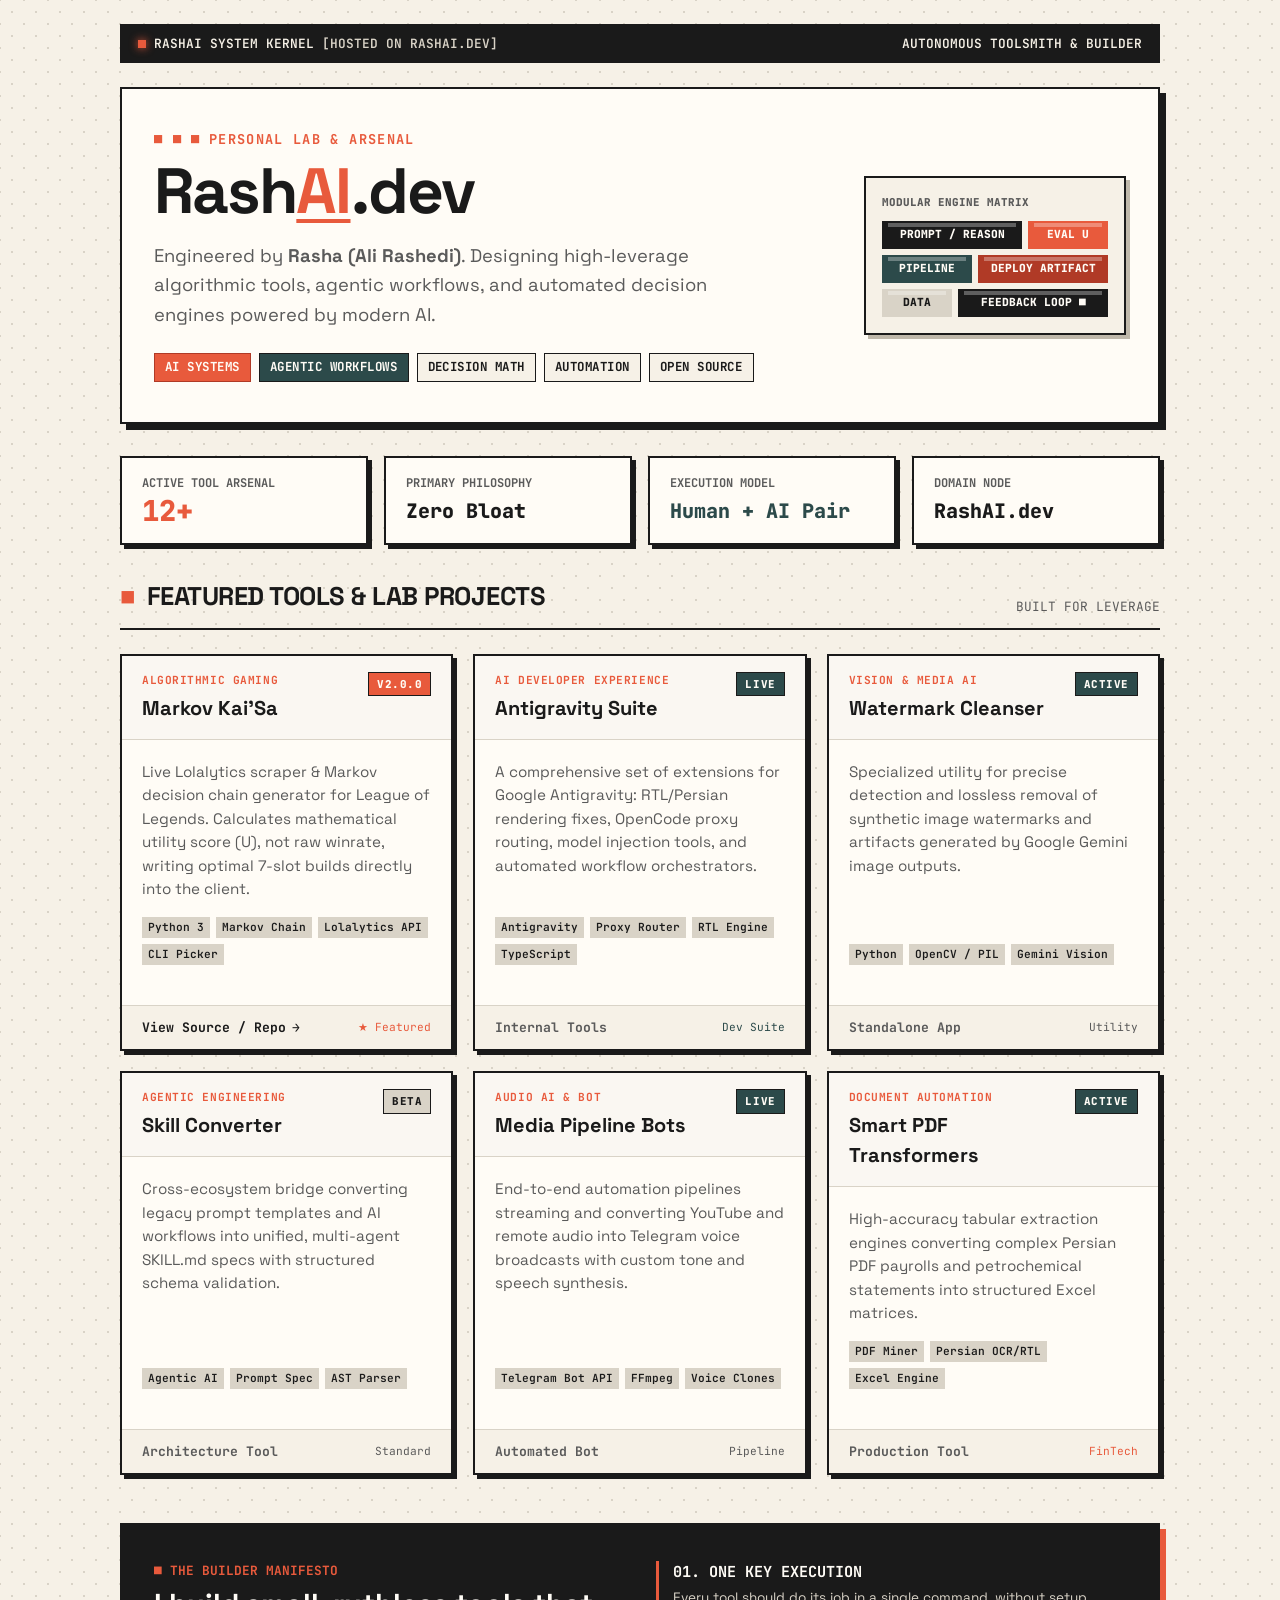
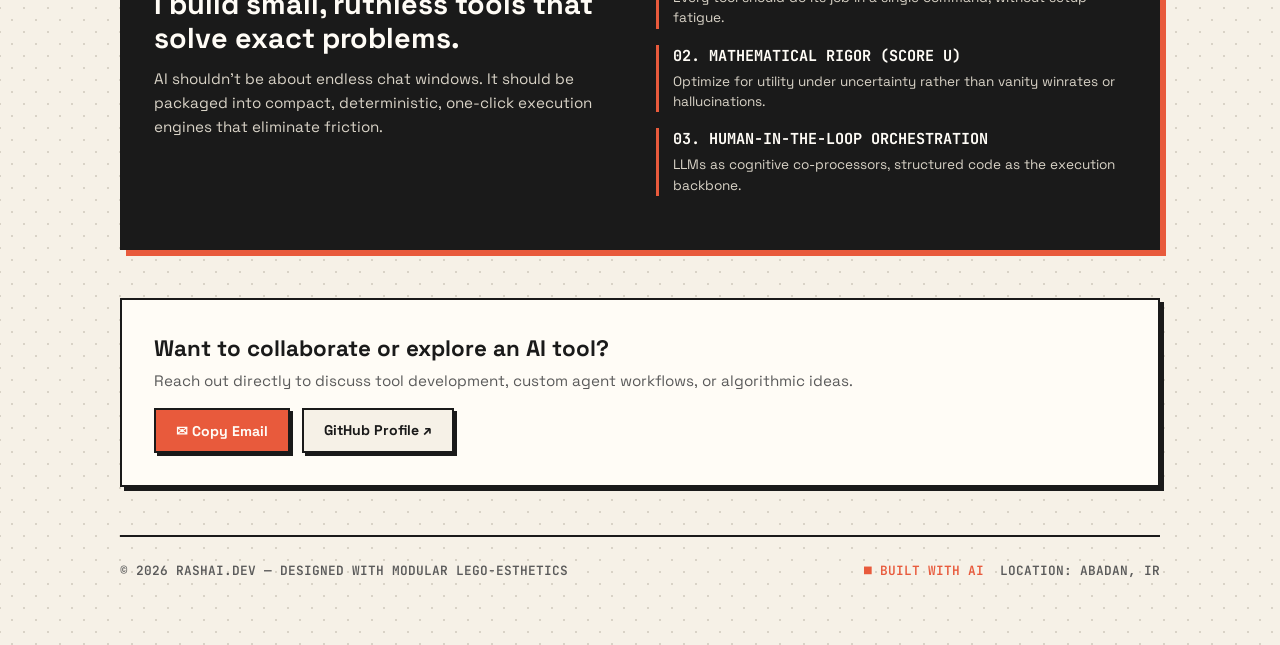
==== index.html @ 8da6f1a6 "feat: initial release of rashai.dev landing page and manifesto" ====
<!DOCTYPE html>
<html lang="en">
<head>
  <meta charset="UTF-8">
  <meta name="viewport" content="width=device-width, initial-scale=1.0">
  <title>RashAI.dev — AI Toolsmith & Builder</title>
  <meta name="description" content="Personal lab & portfolio of Rasha (Rashedi). Crafting high-leverage AI tools, decision systems, and automations.">
  <link rel="preconnect" href="https://fonts.googleapis.com">
  <link rel="preconnect" href="https://fonts.gstatic.com" crossorigin>
  <link href="https://fonts.googleapis.com/css2?family=JetBrains+Mono:wght@400;600;700;800&family=Space+Grotesk:wght@500;600;700&display=swap" rel="stylesheet">
  
  <style>
    :root {
      --cream: #F6F1E7;
      --cream-light: #FAF7F2;
      --sand: #D9D3C7;
      --sand-dark: #BFB8AA;
      --ink: #1A1A1A;
      --ink-muted: #5A5A5A;
      --coral: #E85A3C;
      --coral-dark: #B03A26;
      --teal: #2C4A4A;
      --teal-light: #3D6464;
      --white: #FFFCF6;
      --border-thick: 2px solid var(--ink);
      --border-thin: 1px solid var(--sand);
    }

    * {
      box-sizing: border-box;
      margin: 0;
      padding: 0;
    }

    body {
      background-color: var(--cream);
      color: var(--ink);
      font-family: 'Space Grotesk', -apple-system, BlinkMacSystemFont, sans-serif;
      line-height: 1.5;
      padding: 24px 16px 64px;
      min-height: 100vh;
      background-image: 
        radial-gradient(var(--sand) 0.75px, transparent 0.75px),
        radial-gradient(var(--sand) 0.75px, var(--cream) 0.75px);
      background-size: 24px 24px;
      background-position: 0 0, 12px 12px;
    }

    .mono {
      font-family: 'JetBrains Mono', monospace;
    }

    .container {
      max-width: 1040px;
      margin: 0 auto;
    }

    /* Ticker / Top bar */
    .top-bar {
      display: flex;
      justify-content: space-between;
      align-items: center;
      background: var(--ink);
      color: var(--cream);
      padding: 8px 16px;
      font-size: 0.8rem;
      font-weight: 600;
      border: var(--border-thick);
      margin-bottom: 24px;
    }

    .status-badge {
      display: inline-flex;
      align-items: center;
      gap: 8px;
    }

    .status-dot {
      width: 8px;
      height: 8px;
      background: var(--coral);
      display: inline-block;
      box-shadow: 0 0 8px var(--coral);
      animation: pulse 2s infinite;
    }

    @keyframes pulse {
      0% { opacity: 1; }
      50% { opacity: 0.4; }
      100% { opacity: 1; }
    }

    /* Hero section */
    .hero-panel {
      background: var(--white);
      border: var(--border-thick);
      padding: 40px 32px;
      position: relative;
      box-shadow: 6px 6px 0px var(--ink);
      margin-bottom: 32px;
    }

    .hero-grid {
      display: grid;
      grid-template-columns: 1fr auto;
      gap: 32px;
      align-items: center;
    }

    @media (max-width: 768px) {
      .hero-grid {
        grid-template-columns: 1fr;
      }
    }

    .brand-eyebrow {
      color: var(--coral);
      font-size: 0.85rem;
      font-weight: 700;
      letter-spacing: 0.1em;
      text-transform: uppercase;
      margin-bottom: 8px;
      display: flex;
      align-items: center;
      gap: 8px;
    }

    .hero-title {
      font-size: clamp(2.5rem, 5vw, 4rem);
      font-weight: 800;
      line-height: 1.05;
      letter-spacing: -0.03em;
      margin-bottom: 16px;
      color: var(--ink);
    }

    .hero-title span.accent {
      color: var(--coral);
      text-decoration: underline;
      text-decoration-thickness: 4px;
      text-underline-offset: 6px;
    }

    .hero-desc {
      font-size: 1.15rem;
      color: var(--ink-muted);
      max-width: 600px;
      line-height: 1.6;
      margin-bottom: 24px;
    }

    .hero-tags {
      display: flex;
      flex-wrap: wrap;
      gap: 8px;
    }

    .tag {
      font-size: 0.78rem;
      font-weight: 700;
      padding: 4px 10px;
      border: 1px solid var(--ink);
      background: var(--cream);
      text-transform: uppercase;
      letter-spacing: 0.04em;
    }

    .tag.primary {
      background: var(--coral);
      color: var(--white);
      border-color: var(--coral-dark);
    }

    .tag.teal {
      background: var(--teal);
      color: var(--white);
      border-color: var(--ink);
    }

    /* Brick Graphic (Markov / Bauhaus signature) */
    .brick-graphic {
      display: flex;
      flex-direction: column;
      gap: 6px;
      background: var(--cream);
      border: var(--border-thick);
      padding: 16px;
      box-shadow: 4px 4px 0px var(--sand-dark);
    }

    .brick-row {
      display: flex;
      gap: 6px;
    }

    .brick {
      height: 28px;
      display: flex;
      align-items: center;
      justify-content: center;
      font-size: 0.7rem;
      font-weight: 800;
      color: var(--white);
      position: relative;
    }

    .brick::before {
      content: '';
      position: absolute;
      top: 2px;
      left: 6px;
      right: 6px;
      height: 4px;
      background: rgba(255, 255, 255, 0.3);
    }

    .brick-coral { background: var(--coral); }
    .brick-coral-dk { background: var(--coral-dark); }
    .brick-teal { background: var(--teal); }
    .brick-ink { background: var(--ink); }
    .brick-sand { background: var(--sand); color: var(--ink); }

    /* Stats strip */
    .stats-strip {
      display: grid;
      grid-template-columns: repeat(auto-fit, minmax(200px, 1fr));
      gap: 16px;
      margin-bottom: 32px;
    }

    .stat-card {
      background: var(--white);
      border: var(--border-thick);
      padding: 16px 20px;
      box-shadow: 4px 4px 0px var(--ink);
    }

    .stat-label {
      font-size: 0.75rem;
      color: var(--ink-muted);
      text-transform: uppercase;
      font-weight: 700;
      margin-bottom: 4px;
    }

    .stat-value {
      font-size: 1.8rem;
      font-weight: 800;
      color: var(--ink);
      line-height: 1.1;
    }

    /* Section Headers */
    .section-header {
      display: flex;
      justify-content: space-between;
      align-items: flex-end;
      border-bottom: var(--border-thick);
      padding-bottom: 12px;
      margin-bottom: 24px;
    }

    .section-title {
      font-size: 1.6rem;
      font-weight: 800;
      text-transform: uppercase;
      letter-spacing: -0.02em;
      display: flex;
      align-items: center;
      gap: 12px;
    }

    .section-title-mark {
      color: var(--coral);
    }

    /* Tool Grid */
    .tools-grid {
      display: grid;
      grid-template-columns: repeat(auto-fill, minmax(310px, 1fr));
      gap: 20px;
      margin-bottom: 48px;
    }

    .tool-card {
      background: var(--white);
      border: var(--border-thick);
      display: flex;
      flex-direction: column;
      box-shadow: 4px 4px 0px var(--ink);
      transition: transform 0.15s ease, box-shadow 0.15s ease;
      position: relative;
    }

    .tool-card:hover {
      transform: translate(-2px, -2px);
      box-shadow: 6px 6px 0px var(--ink);
    }

    .tool-header {
      padding: 16px 20px;
      border-bottom: 1px solid var(--sand);
      display: flex;
      justify-content: space-between;
      align-items: flex-start;
      background: var(--cream-light);
    }

    .tool-category {
      font-size: 0.7rem;
      font-weight: 700;
      color: var(--coral);
      text-transform: uppercase;
      letter-spacing: 0.05em;
    }

    .tool-name {
      font-size: 1.25rem;
      font-weight: 800;
      margin-top: 4px;
      color: var(--ink);
    }

    .tool-status {
      font-size: 0.68rem;
      font-weight: 800;
      padding: 3px 8px;
      border: 1px solid var(--ink);
      text-transform: uppercase;
      letter-spacing: 0.05em;
    }

    .status-live { 
      background: var(--teal); 
      color: var(--white); 
    }

    .status-beta { 
      background: var(--sand); 
      color: var(--ink); 
    }

    .status-oss { 
      background: var(--coral); 
      color: var(--white); 
    }

    .tool-body {
      padding: 20px;
      flex-grow: 1;
      display: flex;
      flex-direction: column;
      justify-content: space-between;
    }

    .tool-desc {
      font-size: 0.95rem;
      color: var(--ink-muted);
      line-height: 1.55;
      margin-bottom: 16px;
    }

    .tool-specs {
      display: flex;
      flex-wrap: wrap;
      gap: 6px;
      margin-bottom: 20px;
    }

    .spec-item {
      font-size: 0.7rem;
      padding: 2px 6px;
      background: var(--sand);
      color: var(--ink);
      font-weight: 600;
    }

    .tool-footer {
      border-top: 1px solid var(--sand);
      padding: 12px 20px;
      background: var(--cream);
      display: flex;
      justify-content: space-between;
      align-items: center;
    }

    .tool-link {
      font-size: 0.82rem;
      font-weight: 700;
      color: var(--ink);
      text-decoration: none;
      display: inline-flex;
      align-items: center;
      gap: 6px;
      transition: color 0.15s;
    }

    .tool-link:hover {
      color: var(--coral);
    }

    /* Manifesto panel */
    .manifesto-panel {
      background: var(--ink);
      color: var(--cream);
      border: var(--border-thick);
      padding: 36px 32px;
      margin-bottom: 48px;
      box-shadow: 6px 6px 0px var(--coral);
    }

    .manifesto-grid {
      display: grid;
      grid-template-columns: 1fr 1fr;
      gap: 32px;
    }

    @media (max-width: 768px) {
      .manifesto-grid {
        grid-template-columns: 1fr;
      }
    }

    .manifesto-title {
      font-size: 1.8rem;
      font-weight: 800;
      line-height: 1.15;
      margin-bottom: 12px;
      color: var(--white);
    }

    .manifesto-rule {
      border-left: 3px solid var(--coral);
      padding-left: 14px;
      margin-bottom: 16px;
    }

    .manifesto-rule-title {
      font-weight: 700;
      font-size: 0.95rem;
      color: var(--white);
      margin-bottom: 4px;
    }

    .manifesto-rule-text {
      font-size: 0.85rem;
      color: var(--sand);
      line-height: 1.5;
    }

    /* Contact / Connect Section */
    .connect-panel {
      background: var(--white);
      border: var(--border-thick);
      padding: 32px;
      box-shadow: 4px 4px 0px var(--ink);
      display: flex;
      flex-direction: column;
      gap: 20px;
      margin-bottom: 48px;
    }

    .connect-row {
      display: flex;
      flex-wrap: wrap;
      gap: 16px;
      align-items: center;
      justify-content: space-between;
    }

    .btn {
      display: inline-flex;
      align-items: center;
      gap: 8px;
      padding: 10px 20px;
      font-size: 0.88rem;
      font-weight: 700;
      text-decoration: none;
      cursor: pointer;
      border: var(--border-thick);
      transition: all 0.15s ease;
      font-family: inherit;
    }

    .btn-primary {
      background: var(--coral);
      color: var(--white);
      box-shadow: 3px 3px 0px var(--ink);
    }

    .btn-primary:hover {
      background: var(--coral-dark);
      transform: translate(-1px, -1px);
      box-shadow: 4px 4px 0px var(--ink);
    }

    .btn-secondary {
      background: var(--cream);
      color: var(--ink);
      box-shadow: 3px 3px 0px var(--ink);
    }

    .btn-secondary:hover {
      background: var(--sand);
      transform: translate(-1px, -1px);
      box-shadow: 4px 4px 0px var(--ink);
    }

    /* Footer */
    footer {
      border-top: var(--border-thick);
      padding-top: 24px;
      display: flex;
      flex-wrap: wrap;
      justify-content: space-between;
      align-items: center;
      font-size: 0.8rem;
      color: var(--ink-muted);
      font-weight: 600;
      gap: 12px;
    }

    .toast {
      position: fixed;
      bottom: 24px;
      right: 24px;
      background: var(--ink);
      color: var(--white);
      border: 2px solid var(--coral);
      padding: 12px 20px;
      font-size: 0.85rem;
      font-weight: 700;
      box-shadow: 4px 4px 0px rgba(0,0,0,0.3);
      display: none;
      z-index: 1000;
    }
  </style>
</head>
<body>

  <div class="container">
    <!-- Top System Bar -->
    <div class="top-bar mono">
      <div class="status-badge">
        <span class="status-dot"></span>
        <span>RASHAI SYSTEM KERNEL</span>
        <span style="color: var(--sand);">[HOSTED ON RASHAI.DEV]</span>
      </div>
      <div>
        <span>AUTONOMOUS TOOLSMITH & BUILDER</span>
      </div>
    </div>

    <!-- Hero Block -->
    <div class="hero-panel">
      <div class="hero-grid">
        <div>
          <div class="brand-eyebrow mono">
            <span>■ ■ ■</span>
            <span>PERSONAL LAB & ARSENAL</span>
          </div>
          <h1 class="hero-title">
            Rash<span class="accent">AI</span>.dev
          </h1>
          <p class="hero-desc">
            Engineered by <strong>Rasha (Ali Rashedi)</strong>. Designing high-leverage algorithmic tools, agentic workflows, and automated decision engines powered by modern AI.
          </p>
          <div class="hero-tags mono">
            <span class="tag primary">AI Systems</span>
            <span class="tag teal">Agentic Workflows</span>
            <span class="tag">Decision Math</span>
            <span class="tag">Automation</span>
            <span class="tag">Open Source</span>
          </div>
        </div>

        <!-- Markov / Brick Articulation -->
        <div class="brick-graphic mono">
          <div style="font-size: 0.68rem; font-weight: 800; color: var(--ink-muted); margin-bottom: 4px;">
            MODULAR ENGINE MATRIX
          </div>
          <div class="brick-row">
            <div class="brick brick-ink" style="width: 140px;">PROMPT / REASON</div>
            <div class="brick brick-coral" style="width: 80px;">EVAL U</div>
          </div>
          <div class="brick-row">
            <div class="brick brick-teal" style="width: 90px;">PIPELINE</div>
            <div class="brick brick-coral-dk" style="width: 130px;">DEPLOY ARTIFACT</div>
          </div>
          <div class="brick-row">
            <div class="brick brick-sand" style="width: 70px;">DATA</div>
            <div class="brick brick-ink" style="width: 150px;">FEEDBACK LOOP ■</div>
          </div>
        </div>
      </div>
    </div>

    <!-- Quick Stats Metrics -->
    <div class="stats-strip mono">
      <div class="stat-card">
        <div class="stat-label">Active Tool Arsenal</div>
        <div class="stat-value" style="color: var(--coral);">12+</div>
      </div>
      <div class="stat-card">
        <div class="stat-label">Primary Philosophy</div>
        <div class="stat-value" style="font-size: 1.25rem; padding-top: 4px;">Zero Bloat</div>
      </div>
      <div class="stat-card">
        <div class="stat-label">Execution Model</div>
        <div class="stat-value" style="font-size: 1.25rem; padding-top: 4px; color: var(--teal);">Human + AI Pair</div>
      </div>
      <div class="stat-card">
        <div class="stat-label">Domain Node</div>
        <div class="stat-value" style="font-size: 1.25rem; padding-top: 4px;">RashAI.dev</div>
      </div>
    </div>

    <!-- Tools Showcase -->
    <section>
      <div class="section-header">
        <div class="section-title">
          <span class="section-title-mark">■</span>
          <span>Featured Tools & Lab Projects</span>
        </div>
        <div class="mono" style="font-size: 0.8rem; color: var(--ink-muted);">
          <span>BUILT FOR LEVERAGE</span>
        </div>
      </div>

      <div class="tools-grid">
        
        <!-- Tool 1: Markov Kai'Sa -->
        <div class="tool-card">
          <div class="tool-header">
            <div>
              <div class="tool-category mono">Algorithmic Gaming</div>
              <div class="tool-name">Markov Kai'Sa</div>
            </div>
            <span class="tool-status status-oss mono">v2.0.0</span>
          </div>
          <div class="tool-body">
            <p class="tool-desc">
              Live Lolalytics scraper & Markov decision chain generator for League of Legends. Calculates mathematical utility score (U), not raw winrate, writing optimal 7-slot builds directly into the client.
            </p>
            <div class="tool-specs mono">
              <span class="spec-item">Python 3</span>
              <span class="spec-item">Markov Chain</span>
              <span class="spec-item">Lolalytics API</span>
              <span class="spec-item">CLI Picker</span>
            </div>
          </div>
          <div class="tool-footer mono">
            <a href="https://github.com/PersianXM/markov-kaisa" target="_blank" class="tool-link">
              <span>View Source / Repo</span>
              <span>→</span>
            </a>
            <span style="font-size: 0.7rem; color: var(--coral);">★ Featured</span>
          </div>
        </div>

        <!-- Tool 2: Antigravity Ecosystem Extensions -->
        <div class="tool-card">
          <div class="tool-header">
            <div>
              <div class="tool-category mono">AI Developer Experience</div>
              <div class="tool-name">Antigravity Suite</div>
            </div>
            <span class="tool-status status-live mono">Live</span>
          </div>
          <div class="tool-body">
            <p class="tool-desc">
              A comprehensive set of extensions for Google Antigravity: RTL/Persian rendering fixes, OpenCode proxy routing, model injection tools, and automated workflow orchestrators.
            </p>
            <div class="tool-specs mono">
              <span class="spec-item">Antigravity</span>
              <span class="spec-item">Proxy Router</span>
              <span class="spec-item">RTL Engine</span>
              <span class="spec-item">TypeScript</span>
            </div>
          </div>
          <div class="tool-footer mono">
            <span class="tool-link" style="color: var(--ink-muted);">
              <span>Internal Tools</span>
            </span>
            <span style="font-size: 0.7rem; color: var(--teal);">Dev Suite</span>
          </div>
        </div>

        <!-- Tool 3: Gemini Watermark Remover -->
        <div class="tool-card">
          <div class="tool-header">
            <div>
              <div class="tool-category mono">Vision & Media AI</div>
              <div class="tool-name">Watermark Cleanser</div>
            </div>
            <span class="tool-status status-live mono">Active</span>
          </div>
          <div class="tool-body">
            <p class="tool-desc">
              Specialized utility for precise detection and lossless removal of synthetic image watermarks and artifacts generated by Google Gemini image outputs.
            </p>
            <div class="tool-specs mono">
              <span class="spec-item">Python</span>
              <span class="spec-item">OpenCV / PIL</span>
              <span class="spec-item">Gemini Vision</span>
            </div>
          </div>
          <div class="tool-footer mono">
            <span class="tool-link" style="color: var(--ink-muted);">
              <span>Standalone App</span>
            </span>
            <span style="font-size: 0.7rem; color: var(--ink-muted);">Utility</span>
          </div>
        </div>

        <!-- Tool 4: Universal Skill Converter -->
        <div class="tool-card">
          <div class="tool-header">
            <div>
              <div class="tool-category mono">Agentic Engineering</div>
              <div class="tool-name">Skill Converter</div>
            </div>
            <span class="tool-status status-beta mono">Beta</span>
          </div>
          <div class="tool-body">
            <p class="tool-desc">
              Cross-ecosystem bridge converting legacy prompt templates and AI workflows into unified, multi-agent SKILL.md specs with structured schema validation.
            </p>
            <div class="tool-specs mono">
              <span class="spec-item">Agentic AI</span>
              <span class="spec-item">Prompt Spec</span>
              <span class="spec-item">AST Parser</span>
            </div>
          </div>
          <div class="tool-footer mono">
            <span class="tool-link" style="color: var(--ink-muted);">
              <span>Architecture Tool</span>
            </span>
            <span style="font-size: 0.7rem; color: var(--ink-muted);">Standard</span>
          </div>
        </div>

        <!-- Tool 5: Voice & Audio Automations -->
        <div class="tool-card">
          <div class="tool-header">
            <div>
              <div class="tool-category mono">Audio AI & Bot</div>
              <div class="tool-name">Media Pipeline Bots</div>
            </div>
            <span class="tool-status status-live mono">Live</span>
          </div>
          <div class="tool-body">
            <p class="tool-desc">
              End-to-end automation pipelines streaming and converting YouTube and remote audio into Telegram voice broadcasts with custom tone and speech synthesis.
            </p>
            <div class="tool-specs mono">
              <span class="spec-item">Telegram Bot API</span>
              <span class="spec-item">FFmpeg</span>
              <span class="spec-item">Voice Clones</span>
            </div>
          </div>
          <div class="tool-footer mono">
            <span class="tool-link" style="color: var(--ink-muted);">
              <span>Automated Bot</span>
            </span>
            <span style="font-size: 0.7rem; color: var(--ink-muted);">Pipeline</span>
          </div>
        </div>

        <!-- Tool 6: Domain Specific Financial Parsers -->
        <div class="tool-card">
          <div class="tool-header">
            <div>
              <div class="tool-category mono">Document Automation</div>
              <div class="tool-name">Smart PDF Transformers</div>
            </div>
            <span class="tool-status status-live mono">Active</span>
          </div>
          <div class="tool-body">
            <p class="tool-desc">
              High-accuracy tabular extraction engines converting complex Persian PDF payrolls and petrochemical statements into structured Excel matrices.
            </p>
            <div class="tool-specs mono">
              <span class="spec-item">PDF Miner</span>
              <span class="spec-item">Persian OCR/RTL</span>
              <span class="spec-item">Excel Engine</span>
            </div>
          </div>
          <div class="tool-footer mono">
            <span class="tool-link" style="color: var(--ink-muted);">
              <span>Production Tool</span>
            </span>
            <span style="font-size: 0.7rem; color: var(--coral);">FinTech</span>
          </div>
        </div>

      </div>
    </section>

    <!-- Manifesto / Building Principles -->
    <div class="manifesto-panel">
      <div class="manifesto-grid">
        <div>
          <div class="mono" style="color: var(--coral); font-size: 0.8rem; font-weight: 700; margin-bottom: 8px;">
            ■ THE BUILDER MANIFESTO
          </div>
          <h2 class="manifesto-title">
            I build small, ruthless tools that solve exact problems.
          </h2>
          <p style="color: var(--sand); font-size: 0.95rem; line-height: 1.6;">
            AI shouldn't be about endless chat windows. It should be packaged into compact, deterministic, one-click execution engines that eliminate friction.
          </p>
        </div>
        <div>
          <div class="manifesto-rule">
            <div class="manifesto-rule-title mono">01. ONE KEY EXECUTION</div>
            <div class="manifesto-rule-text">Every tool should do its job in a single command, without setup fatigue.</div>
          </div>
          <div class="manifesto-rule">
            <div class="manifesto-rule-title mono">02. MATHEMATICAL RIGOR (SCORE U)</div>
            <div class="manifesto-rule-text">Optimize for utility under uncertainty rather than vanity winrates or hallucinations.</div>
          </div>
          <div class="manifesto-rule">
            <div class="manifesto-rule-title mono">03. HUMAN-IN-THE-LOOP ORCHESTRATION</div>
            <div class="manifesto-rule-text">LLMs as cognitive co-processors, structured code as the execution backbone.</div>
          </div>
        </div>
      </div>
    </div>

    <!-- Connect & Links -->
    <div class="connect-panel">
      <div class="connect-row">
        <div>
          <h3 style="font-size: 1.4rem; font-weight: 800; color: var(--ink); margin-bottom: 4px;">
            Want to collaborate or explore an AI tool?
          </h3>
          <p style="font-size: 0.95rem; color: var(--ink-muted);">
            Reach out directly to discuss tool development, custom agent workflows, or algorithmic ideas.
          </p>
        </div>
        <div style="display: flex; gap: 12px; flex-wrap: wrap;">
          <button class="btn btn-primary mono" onclick="copyContact()">
            <span>✉ Copy Email</span>
          </button>
          <a href="https://github.com/PersianXM" target="_blank" class="btn btn-secondary mono">
            <span>GitHub Profile ↗</span>
          </a>
        </div>
      </div>
    </div>

    <!-- Footer -->
    <footer class="mono">
      <div>
        <span>© 2026 RASHAI.DEV — DESIGNED WITH MODULAR LEGO-ESTHETICS</span>
      </div>
      <div style="display: flex; gap: 16px;">
        <span style="color: var(--coral);">■ BUILT WITH AI</span>
        <span>LOCATION: ABADAN, IR</span>
      </div>
    </footer>
  </div>

  <!-- Toast -->
  <div id="toast" class="toast mono">
    ✓ Email copied: me@rashai.dev
  </div>

  <script>
    function copyContact() {
      const email = 'me@rashai.dev';
      navigator.clipboard.writeText(email).then(() => {
        const toast = document.getElementById('toast');
        toast.style.display = 'block';
        setTimeout(() => {
          toast.style.display = 'none';
        }, 3000);
      });
    }
  </script>
</body>
</html>
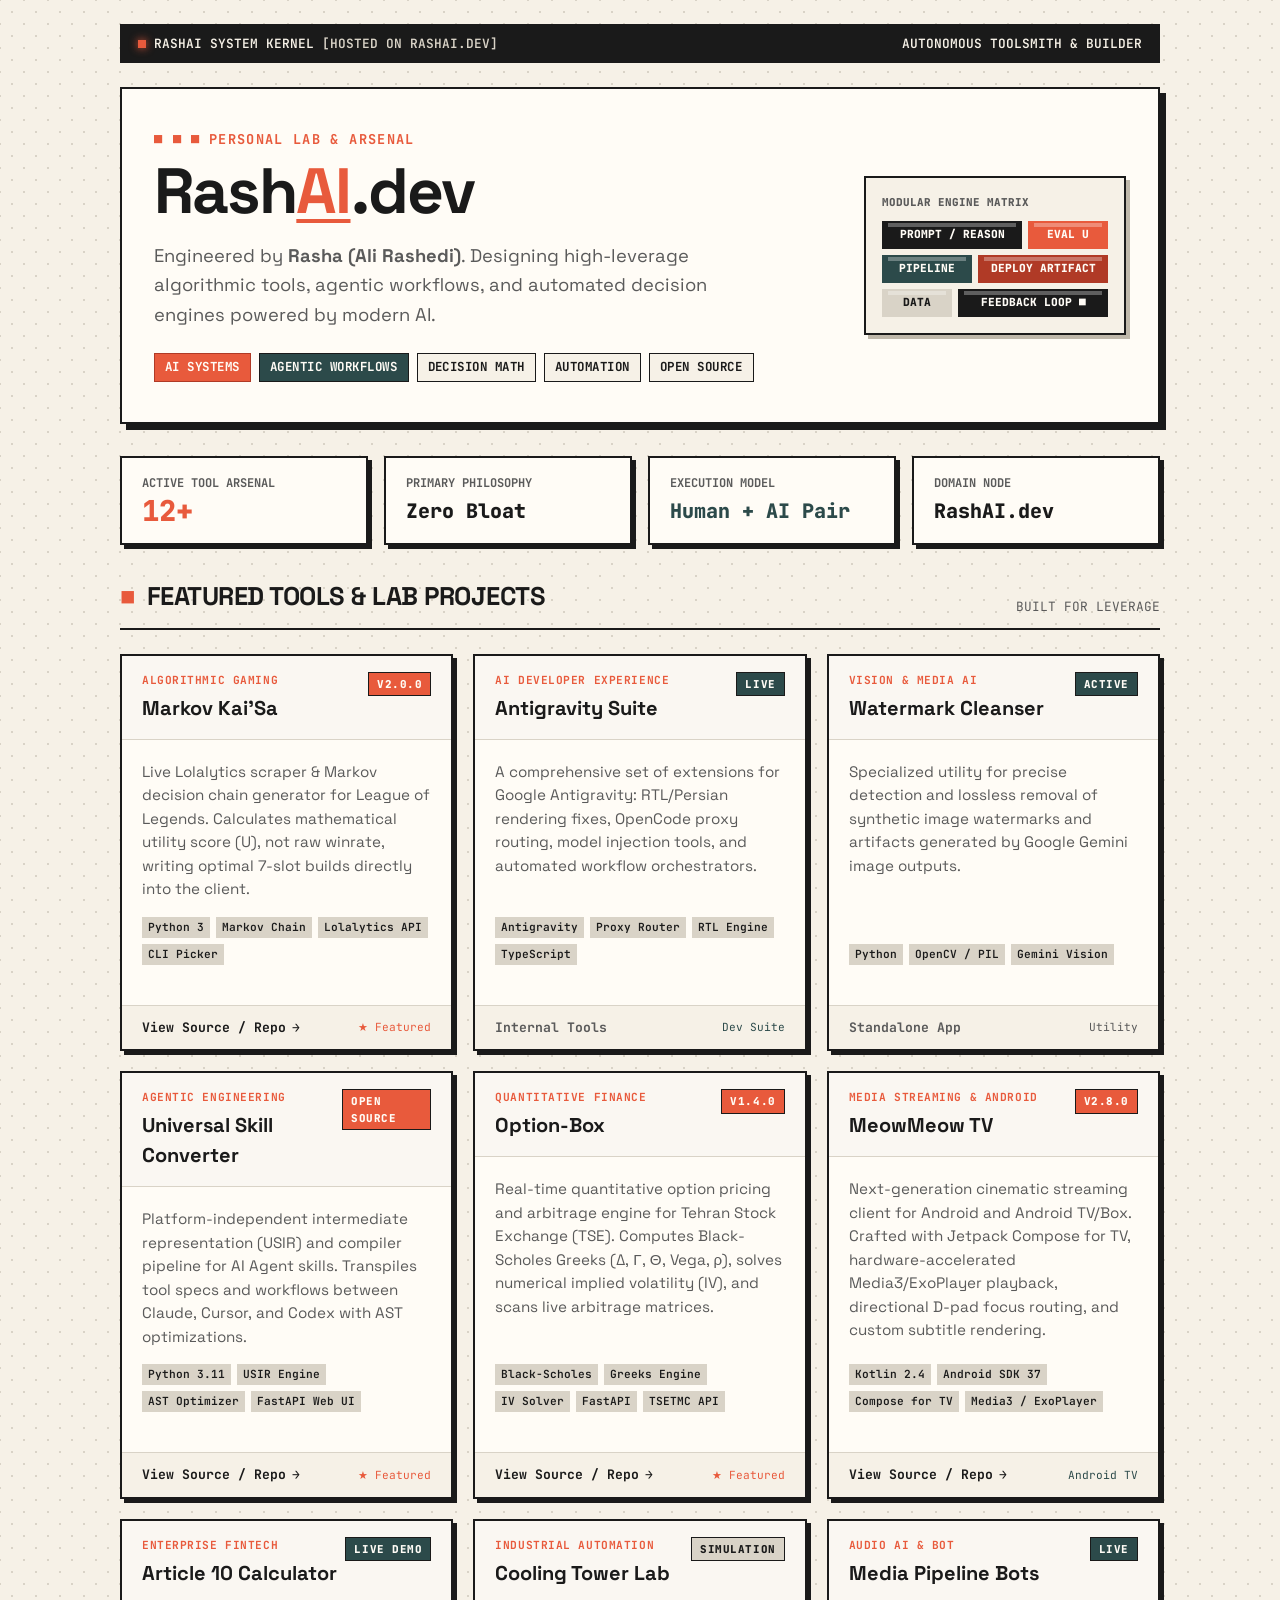
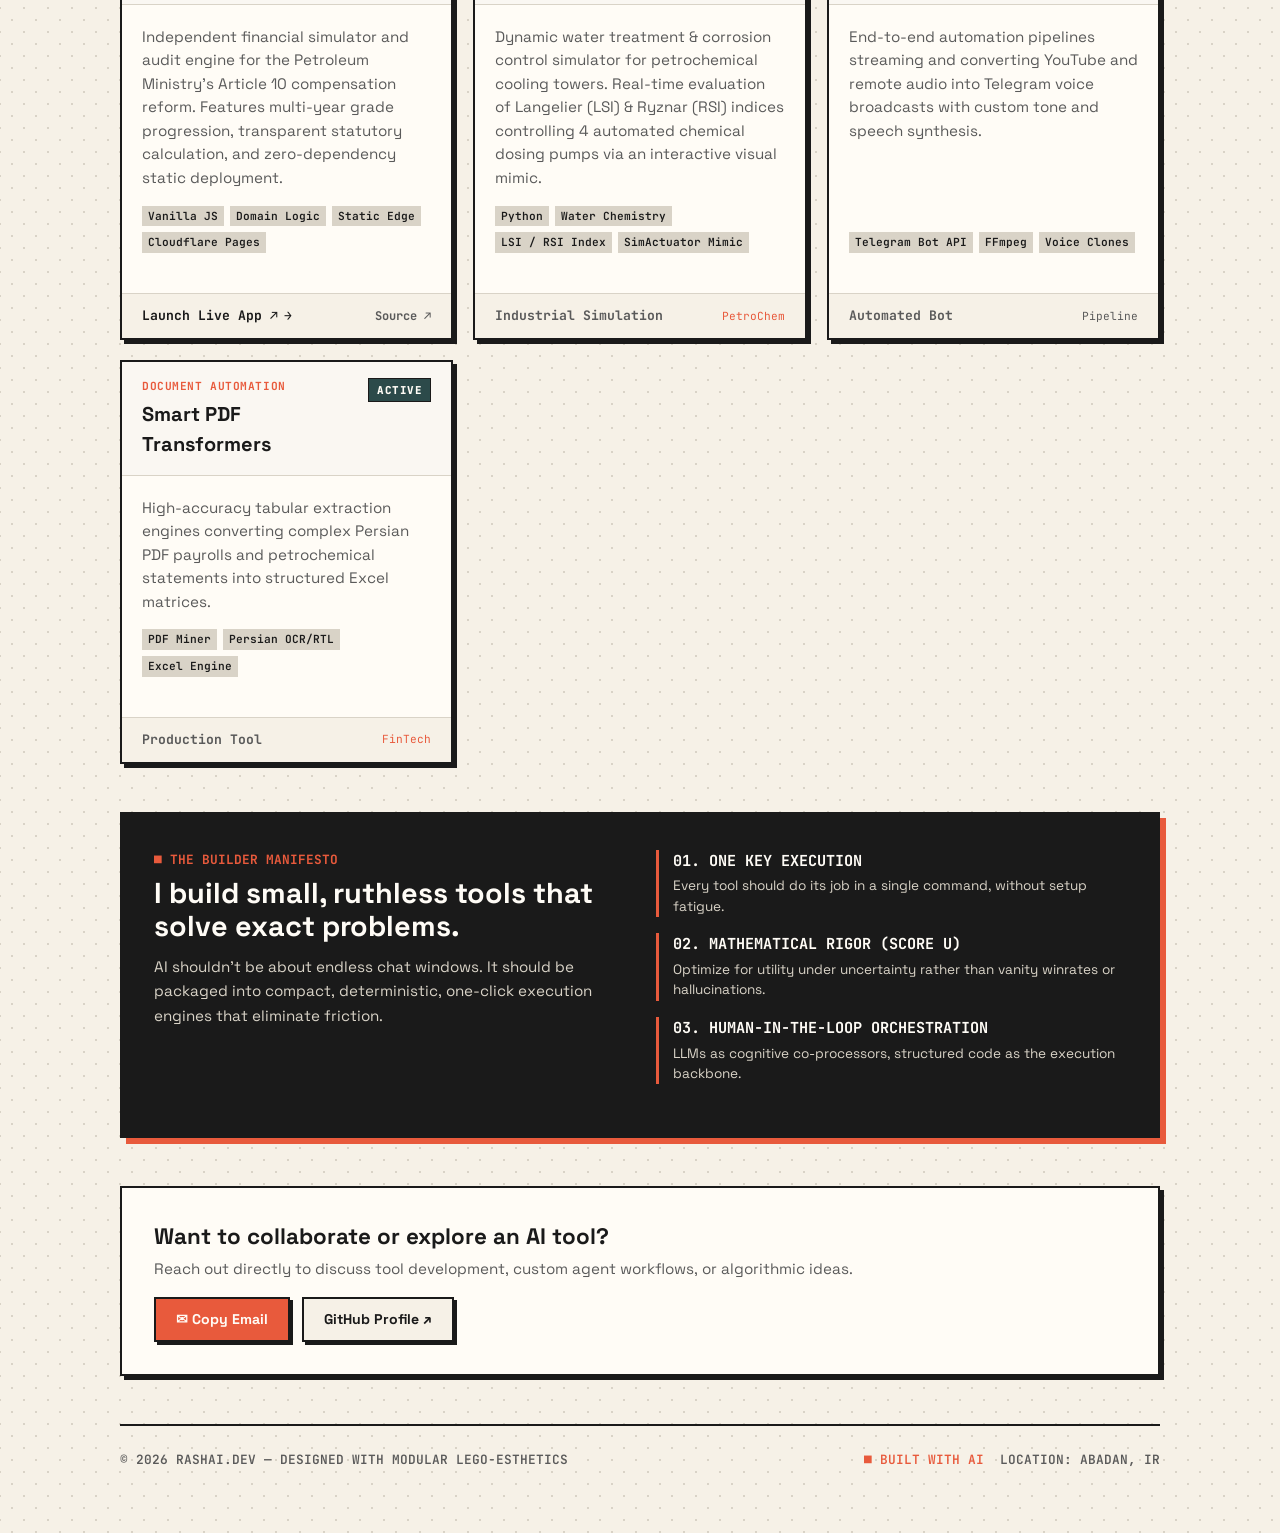
==== commit de2fb9e0: "feat: showcase top technical projects on landing page and clarify persian spec" ====
--- a/index.html
+++ b/index.html
@@ -718,25 +718,145 @@
           <div class="tool-header">
             <div>
               <div class="tool-category mono">Agentic Engineering</div>
-              <div class="tool-name">Skill Converter</div>
-            </div>
-            <span class="tool-status status-beta mono">Beta</span>
+              <div class="tool-name">Universal Skill Converter</div>
+            </div>
+            <span class="tool-status status-oss mono">Open Source</span>
           </div>
           <div class="tool-body">
             <p class="tool-desc">
-              Cross-ecosystem bridge converting legacy prompt templates and AI workflows into unified, multi-agent SKILL.md specs with structured schema validation.
+              Platform-independent intermediate representation (USIR) and compiler pipeline for AI Agent skills. Transpiles tool specs and workflows between Claude, Cursor, and Codex with AST optimizations.
             </p>
             <div class="tool-specs mono">
-              <span class="spec-item">Agentic AI</span>
-              <span class="spec-item">Prompt Spec</span>
-              <span class="spec-item">AST Parser</span>
+              <span class="spec-item">Python 3.11</span>
+              <span class="spec-item">USIR Engine</span>
+              <span class="spec-item">AST Optimizer</span>
+              <span class="spec-item">FastAPI Web UI</span>
+            </div>
+          </div>
+          <div class="tool-footer mono">
+            <a href="https://github.com/PersianXM/universal-skill-converter" target="_blank" class="tool-link">
+              <span>View Source / Repo</span>
+              <span>→</span>
+            </a>
+            <span style="font-size: 0.7rem; color: var(--coral);">★ Featured</span>
+          </div>
+        </div>
+
+        <!-- Tool: Option-Box -->
+        <div class="tool-card">
+          <div class="tool-header">
+            <div>
+              <div class="tool-category mono">Quantitative Finance</div>
+              <div class="tool-name">Option-Box</div>
+            </div>
+            <span class="tool-status status-oss mono">v1.4.0</span>
+          </div>
+          <div class="tool-body">
+            <p class="tool-desc">
+              Real-time quantitative option pricing and arbitrage engine for Tehran Stock Exchange (TSE). Computes Black-Scholes Greeks (&Delta;, &Gamma;, &Theta;, Vega, &rho;), solves numerical implied volatility (IV), and scans live arbitrage matrices.
+            </p>
+            <div class="tool-specs mono">
+              <span class="spec-item">Black-Scholes</span>
+              <span class="spec-item">Greeks Engine</span>
+              <span class="spec-item">IV Solver</span>
+              <span class="spec-item">FastAPI</span>
+              <span class="spec-item">TSETMC API</span>
+            </div>
+          </div>
+          <div class="tool-footer mono">
+            <a href="https://github.com/PersianXM/Option-Box" target="_blank" class="tool-link">
+              <span>View Source / Repo</span>
+              <span>→</span>
+            </a>
+            <span style="font-size: 0.7rem; color: var(--coral);">★ Featured</span>
+          </div>
+        </div>
+
+        <!-- Tool: MeowMeow TV -->
+        <div class="tool-card">
+          <div class="tool-header">
+            <div>
+              <div class="tool-category mono">Media Streaming & Android</div>
+              <div class="tool-name">MeowMeow TV</div>
+            </div>
+            <span class="tool-status status-oss mono">v2.8.0</span>
+          </div>
+          <div class="tool-body">
+            <p class="tool-desc">
+              Next-generation cinematic streaming client for Android and Android TV/Box. Crafted with Jetpack Compose for TV, hardware-accelerated Media3/ExoPlayer playback, directional D-pad focus routing, and custom subtitle rendering.
+            </p>
+            <div class="tool-specs mono">
+              <span class="spec-item">Kotlin 2.4</span>
+              <span class="spec-item">Android SDK 37</span>
+              <span class="spec-item">Compose for TV</span>
+              <span class="spec-item">Media3 / ExoPlayer</span>
+            </div>
+          </div>
+          <div class="tool-footer mono">
+            <a href="https://github.com/PersianXM/MeowMeow" target="_blank" class="tool-link">
+              <span>View Source / Repo</span>
+              <span>→</span>
+            </a>
+            <span style="font-size: 0.7rem; color: var(--teal);">Android TV</span>
+          </div>
+        </div>
+
+        <!-- Tool: Article 10 Calculator -->
+        <div class="tool-card">
+          <div class="tool-header">
+            <div>
+              <div class="tool-category mono">Enterprise FinTech</div>
+              <div class="tool-name">Article 10 Calculator</div>
+            </div>
+            <span class="tool-status status-live mono">Live Demo</span>
+          </div>
+          <div class="tool-body">
+            <p class="tool-desc">
+              Independent financial simulator and audit engine for the Petroleum Ministry's Article 10 compensation reform. Features multi-year grade progression, transparent statutory calculation, and zero-dependency static deployment.
+            </p>
+            <div class="tool-specs mono">
+              <span class="spec-item">Vanilla JS</span>
+              <span class="spec-item">Domain Logic</span>
+              <span class="spec-item">Static Edge</span>
+              <span class="spec-item">Cloudflare Pages</span>
+            </div>
+          </div>
+          <div class="tool-footer mono">
+            <a href="https://m10.rashai.dev/" target="_blank" class="tool-link">
+              <span>Launch Live App ↗</span>
+              <span>→</span>
+            </a>
+            <a href="https://github.com/PersianXM/Article-10-Salary-Calculator" target="_blank" class="tool-link" style="font-size: 0.75rem; color: var(--ink-muted);">
+              <span>Source ↗</span>
+            </a>
+          </div>
+        </div>
+
+        <!-- Tool: Petrochemical Cooling Tower Lab -->
+        <div class="tool-card">
+          <div class="tool-header">
+            <div>
+              <div class="tool-category mono">Industrial Automation</div>
+              <div class="tool-name">Cooling Tower Lab</div>
+            </div>
+            <span class="tool-status status-beta mono">Simulation</span>
+          </div>
+          <div class="tool-body">
+            <p class="tool-desc">
+              Dynamic water treatment & corrosion control simulator for petrochemical cooling towers. Real-time evaluation of Langelier (LSI) & Ryznar (RSI) indices controlling 4 automated chemical dosing pumps via an interactive visual mimic.
+            </p>
+            <div class="tool-specs mono">
+              <span class="spec-item">Python</span>
+              <span class="spec-item">Water Chemistry</span>
+              <span class="spec-item">LSI / RSI Index</span>
+              <span class="spec-item">SimActuator Mimic</span>
             </div>
           </div>
           <div class="tool-footer mono">
             <span class="tool-link" style="color: var(--ink-muted);">
-              <span>Architecture Tool</span>
+              <span>Industrial Simulation</span>
             </span>
-            <span style="font-size: 0.7rem; color: var(--ink-muted);">Standard</span>
+            <span style="font-size: 0.7rem; color: var(--coral);">PetroChem</span>
           </div>
         </div>
 
